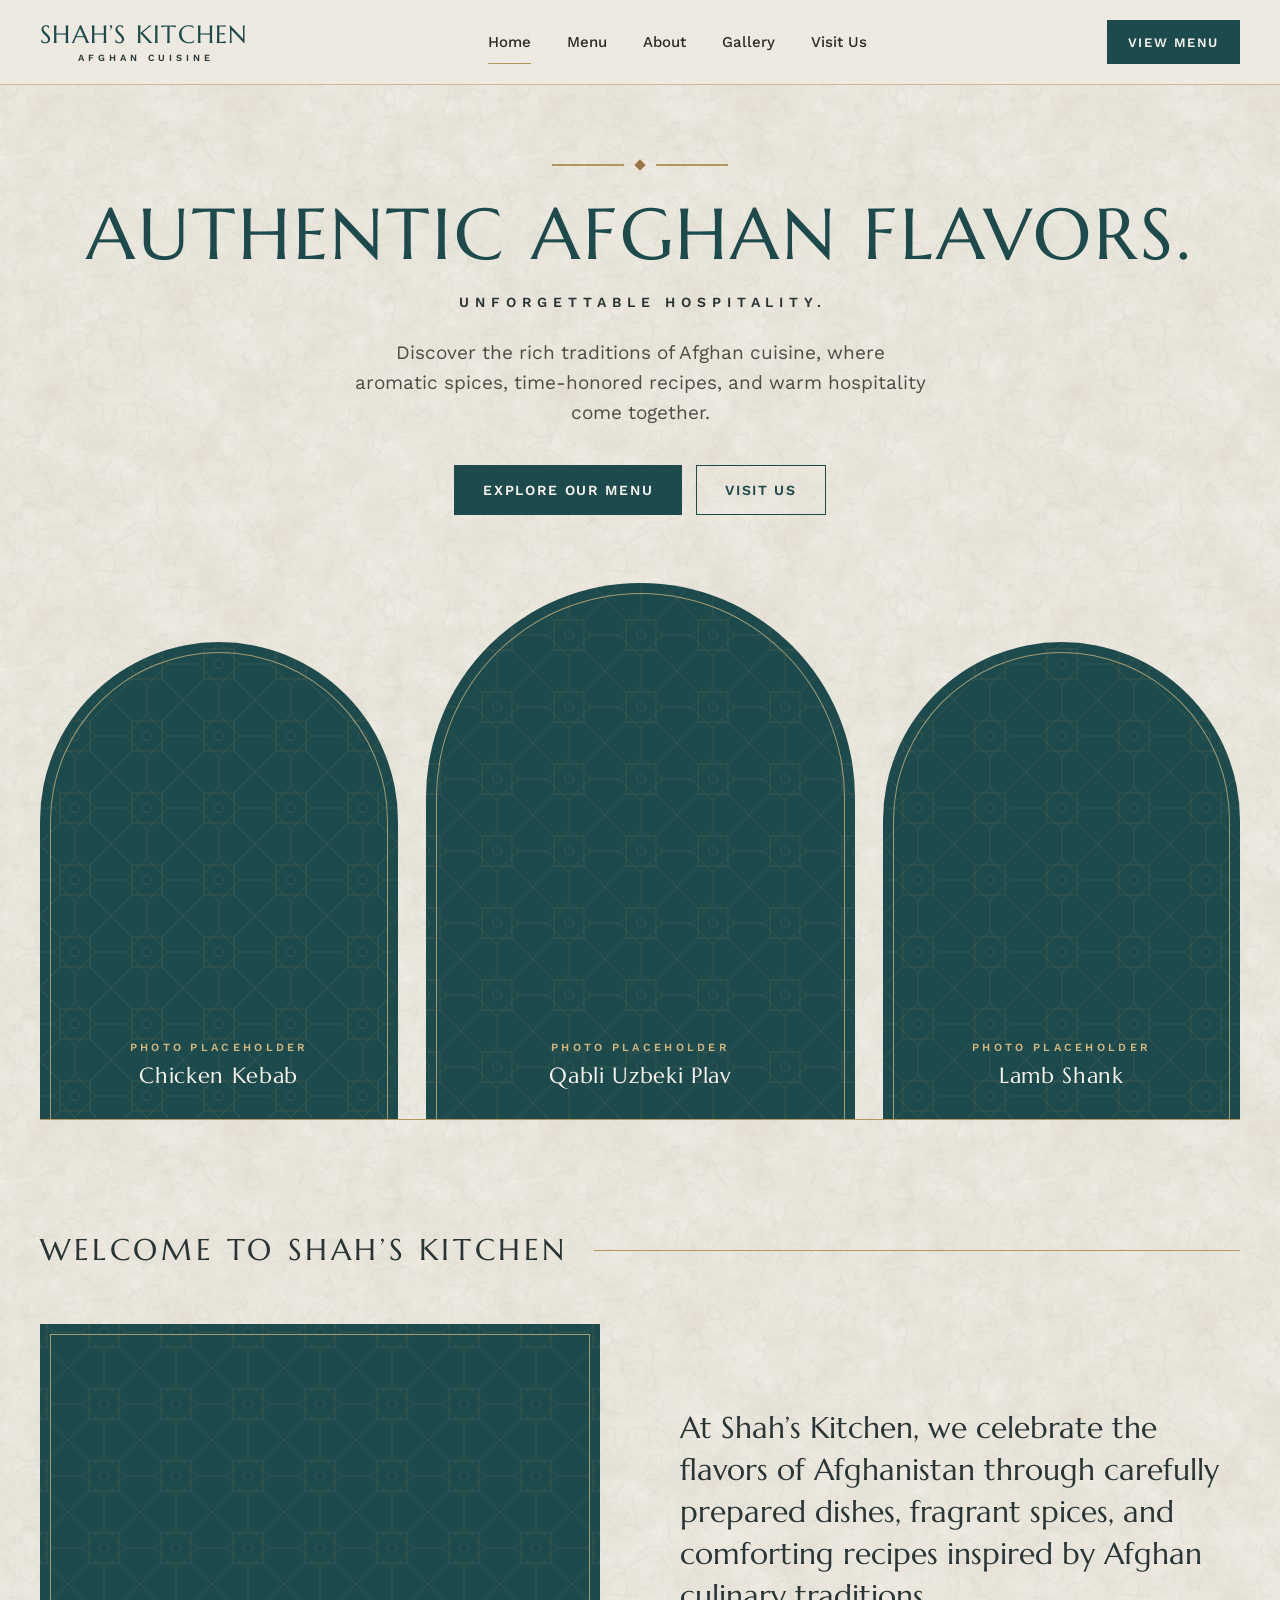
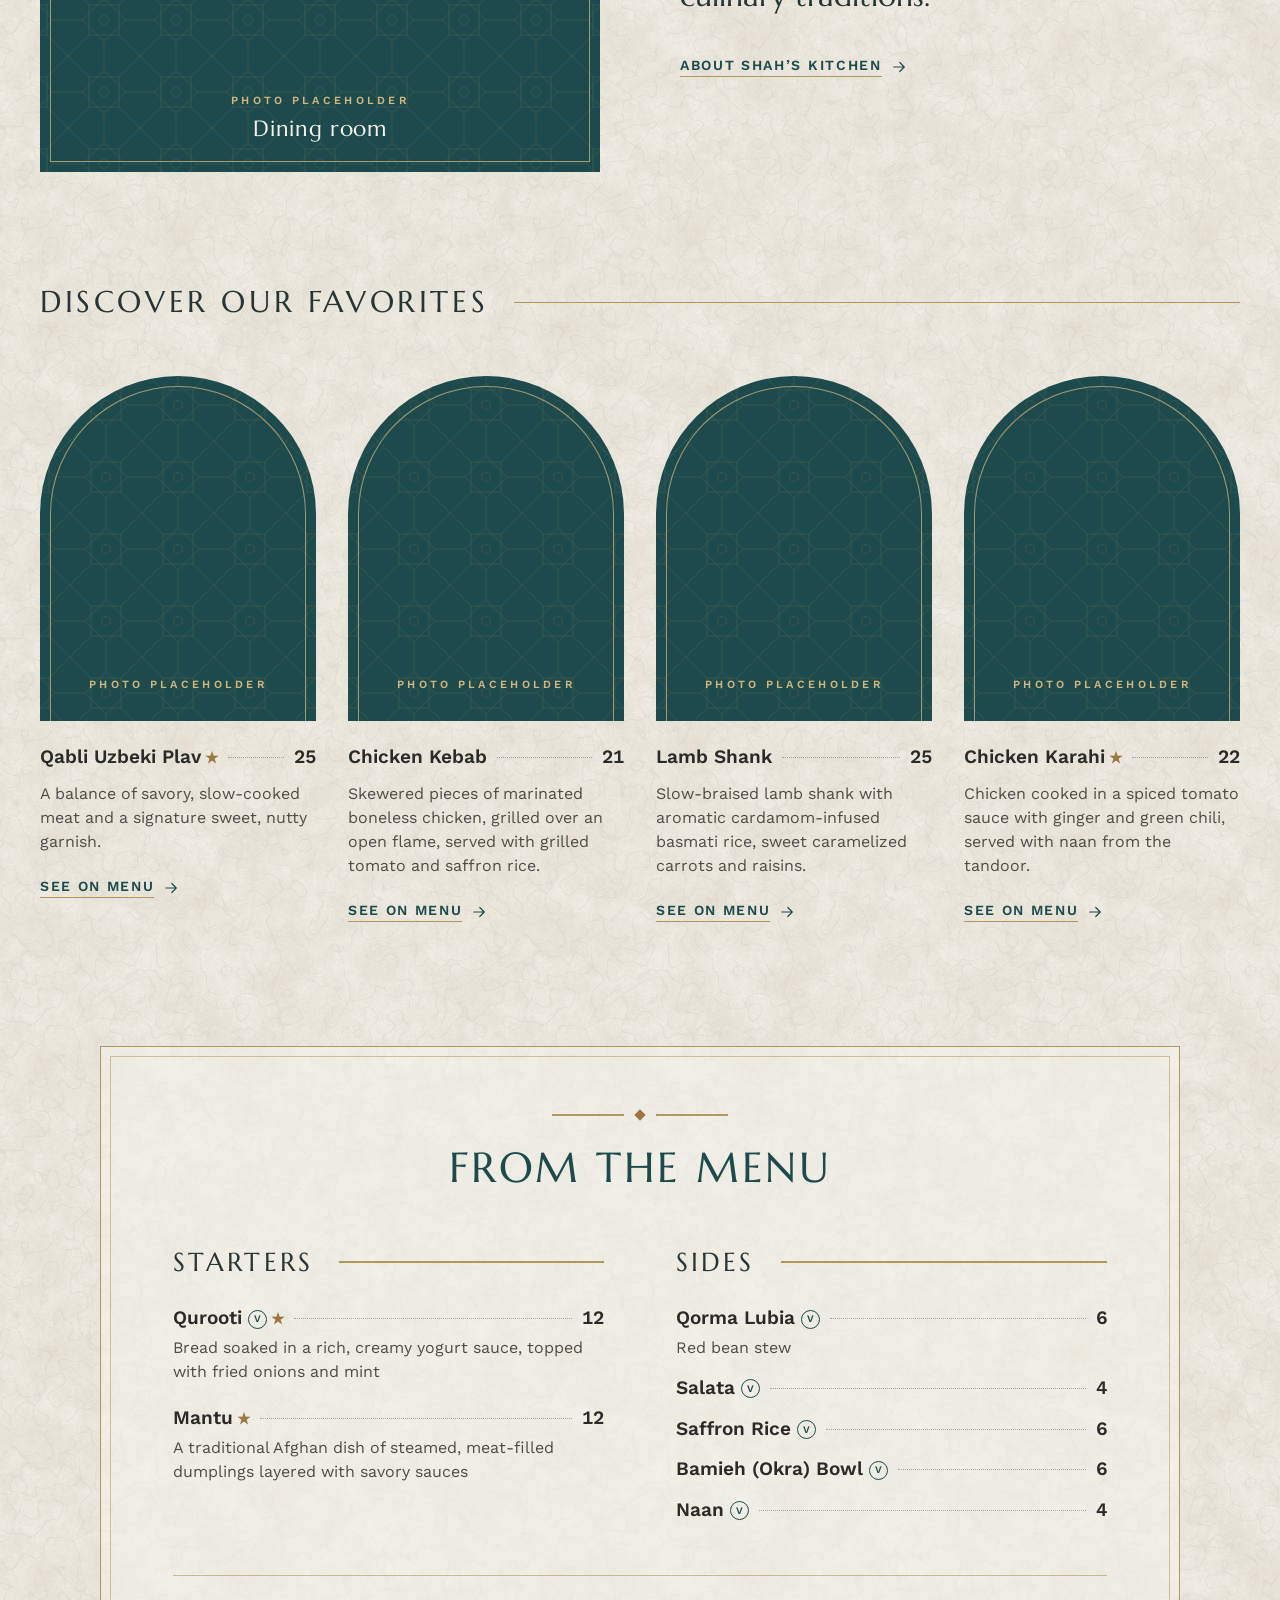
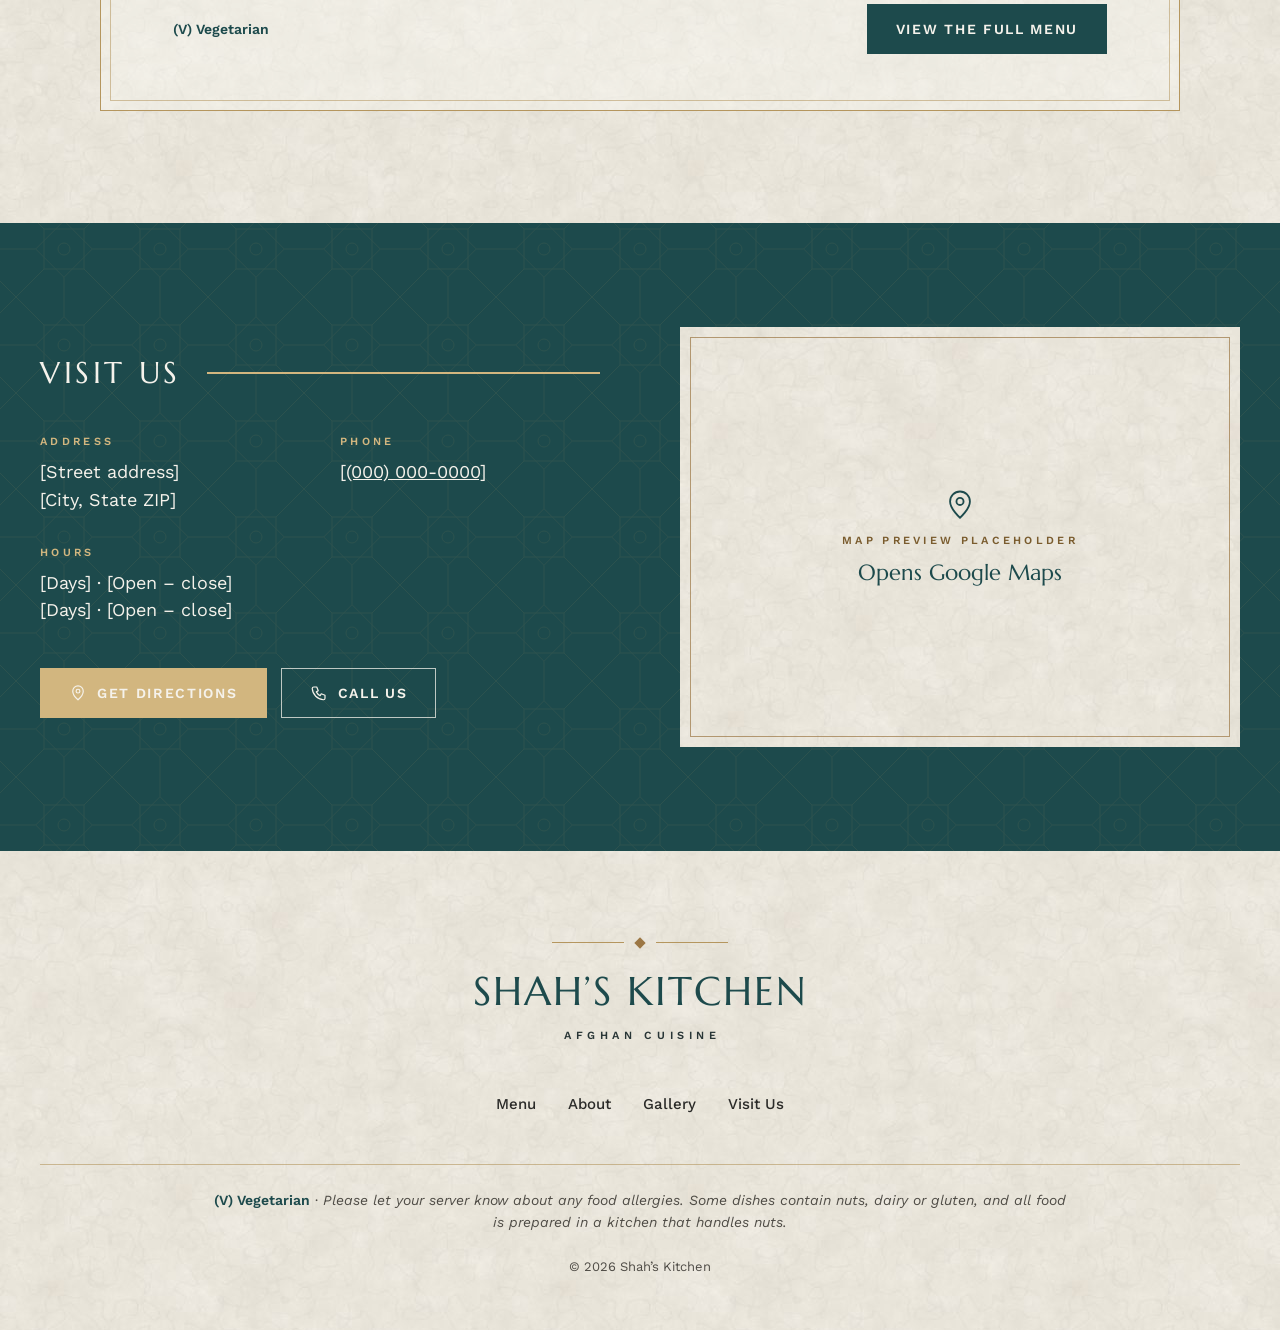
==== index.html @ 7580059a "Static site for GitHub Pages" ====
<!doctype html>
<html lang="en">
<head>
<meta charset="utf-8">
<meta name="viewport" content="width=device-width, initial-scale=1, viewport-fit=cover">
<title>Shah’s Kitchen | Authentic Afghan Restaurant</title>
<meta name="description" content="Discover authentic Afghan cuisine at Shah’s Kitchen. Enjoy Qabli Plav, chicken kebabs, mantu, and more. Explore our menu and plan your visit.">
<link rel="canonical" href="https://muatasimqazi.github.io/shahskitchen/">
<meta property="og:type" content="website">
<meta property="og:site_name" content="Shah’s Kitchen">
<meta property="og:title" content="Shah’s Kitchen | Authentic Afghan Restaurant">
<meta property="og:description" content="Discover authentic Afghan cuisine at Shah’s Kitchen. Enjoy Qabli Plav, chicken kebabs, mantu, and more. Explore our menu and plan your visit.">
<meta property="og:url" content="https://muatasimqazi.github.io/shahskitchen/">
<meta name="twitter:card" content="summary">
<meta name="theme-color" content="#1D4A4C">
<link rel="icon" href="assets/favicon.svg" type="image/svg+xml">
<link rel="preconnect" href="https://fonts.googleapis.com">
<link rel="preconnect" href="https://fonts.gstatic.com" crossorigin>
<link href="https://fonts.googleapis.com/css2?family=Marcellus&family=Work+Sans:ital,wght@0,400;0,500;0,600;1,400;1,500&display=swap" rel="stylesheet">
<link rel="stylesheet" href="styles.css">
<script type="application/ld+json">
{"@context":"https://schema.org","@type":"Restaurant","name":"Shah's Kitchen","servesCuisine":"Afghan","url":"https://muatasimqazi.github.io/shahskitchen/","hasMenu":"https://muatasimqazi.github.io/shahskitchen/menu.html"}
</script>
</head>
<body>
<header class="hdr">
<div class="wrap hdr-in">
<a class="brand" href="index.html" aria-label="Shah’s Kitchen, home">
<span class="brand-wm">SHAH’S KITCHEN</span>
<span class="brand-tag">AFGHAN CUISINE</span>
</a>
<nav class="nav" aria-label="Main"><a href="index.html" aria-current="page">Home</a><a href="menu.html">Menu</a><a href="about.html">About</a><a href="gallery.html">Gallery</a><a href="visit.html">Visit Us</a></nav>
<div class="hdr-actions">
<a class="btn btn-primary btn-sm" href="menu.html">View Menu</a>
<details class="drawer">
<summary aria-label="Open menu"><svg width="24" height="24" viewBox="0 0 24 24" fill="none" stroke="currentColor" stroke-width="1.6" stroke-linecap="round" aria-hidden="true"><path d="M4 7h16M4 12h16M4 17h16"></path></svg></summary>
<nav class="drawer-nav" aria-label="Mobile"><a href="index.html" aria-current="page">Home</a><a href="menu.html">Menu</a><a href="about.html">About</a><a href="gallery.html">Gallery</a><a href="visit.html">Visit Us</a></nav>
</details>
</div>
</div>
</header>
<main>
<section class="hero" aria-labelledby="hero-title">
<div class="wrap hero-in">
<div class="ornament" aria-hidden="true"><i></i><b></b><i></i></div>
<h1 class="h1" id="hero-title">
<span class="h1-main">Authentic Afghan Flavors.</span>
<span class="h1-sub">Unforgettable Hospitality.</span>
</h1>
<p class="lede">Discover the rich traditions of Afghan cuisine, where aromatic spices, time-honored recipes, and warm hospitality come together.</p>
<div class="ctas">
<a class="btn btn-primary" href="menu.html">Explore Our Menu</a>
<a class="btn btn-ghost" href="visit.html">Visit Us</a>
</div>
</div>
<div class="wrap">
<div class="arcade">
<figure class="ph arch side"><span class="arch-line" aria-hidden="true"></span><figcaption class="ph-cap"><span class="ph-k">Photo placeholder</span><span class="ph-n">Chicken Kebab</span></figcaption></figure>
<figure class="ph arch center"><span class="arch-line" aria-hidden="true"></span><figcaption class="ph-cap"><span class="ph-k">Photo placeholder</span><span class="ph-n">Qabli Uzbeki Plav</span></figcaption></figure>
<figure class="ph arch side"><span class="arch-line" aria-hidden="true"></span><figcaption class="ph-cap"><span class="ph-k">Photo placeholder</span><span class="ph-n">Lamb Shank</span></figcaption></figure>
</div>
<div class="ground" aria-hidden="true"></div>
</div>
</section>

<section class="sec" id="about" aria-labelledby="welcome-title">
<div class="wrap">
<div class="sec-head"><h2 id="welcome-title">Welcome to Shah’s Kitchen</h2><span class="rule" aria-hidden="true"></span></div>
<div class="intro">
<figure class="ph" style="aspect-ratio:5 / 4"><span class="rect-line" aria-hidden="true"></span><figcaption class="ph-cap"><span class="ph-k">Photo placeholder</span><span class="ph-n">Dining room</span></figcaption></figure>
<div class="intro-text">
<p class="intro-lead">At Shah’s Kitchen, we celebrate the flavors of Afghanistan through carefully prepared dishes, fragrant spices, and comforting recipes inspired by Afghan culinary traditions.</p>
<a class="tlink" href="about.html"><span>About Shah’s Kitchen</span><svg width="18" height="18" viewBox="0 0 24 24" fill="none" stroke="currentColor" stroke-width="1.6" stroke-linecap="round" stroke-linejoin="round" aria-hidden="true"><path d="M5 12h14M13 6l6 6-6 6"></path></svg></a>
</div>
</div>
</div>
</section>

<section class="sec sec-tight" aria-labelledby="fav-title">
<div class="wrap">
<div class="sec-head"><h2 id="fav-title">Discover Our Favorites</h2><span class="rule" aria-hidden="true"></span></div>
<div class="fav-grid">
<article class="fav">
<figure class="ph arch"><span class="arch-line" aria-hidden="true"></span><figcaption class="ph-cap"><span class="ph-k">Photo placeholder</span></figcaption></figure>
<div class="row"><h3 class="name">Qabli Uzbeki Plav<span class="star" aria-hidden="true">★</span></h3><span class="dots" aria-hidden="true"></span><span class="price"><span class="sr">$</span>25</span></div>
<p class="desc">A balance of savory, slow-cooked meat and a signature sweet, nutty garnish.</p>
<a class="tlink" href="menu.html#mains"><span>See on menu</span><svg width="18" height="18" viewBox="0 0 24 24" fill="none" stroke="currentColor" stroke-width="1.6" stroke-linecap="round" stroke-linejoin="round" aria-hidden="true"><path d="M5 12h14M13 6l6 6-6 6"></path></svg></a>
</article>
<article class="fav">
<figure class="ph arch"><span class="arch-line" aria-hidden="true"></span><figcaption class="ph-cap"><span class="ph-k">Photo placeholder</span></figcaption></figure>
<div class="row"><h3 class="name">Chicken Kebab</h3><span class="dots" aria-hidden="true"></span><span class="price"><span class="sr">$</span>21</span></div>
<p class="desc">Skewered pieces of marinated boneless chicken, grilled over an open flame, served with grilled tomato and saffron rice.</p>
<a class="tlink" href="menu.html#mains"><span>See on menu</span><svg width="18" height="18" viewBox="0 0 24 24" fill="none" stroke="currentColor" stroke-width="1.6" stroke-linecap="round" stroke-linejoin="round" aria-hidden="true"><path d="M5 12h14M13 6l6 6-6 6"></path></svg></a>
</article>
<article class="fav">
<figure class="ph arch"><span class="arch-line" aria-hidden="true"></span><figcaption class="ph-cap"><span class="ph-k">Photo placeholder</span></figcaption></figure>
<div class="row"><h3 class="name">Lamb Shank</h3><span class="dots" aria-hidden="true"></span><span class="price"><span class="sr">$</span>25</span></div>
<p class="desc">Slow-braised lamb shank with aromatic cardamom-infused basmati rice, sweet caramelized carrots and raisins.</p>
<a class="tlink" href="menu.html#mains"><span>See on menu</span><svg width="18" height="18" viewBox="0 0 24 24" fill="none" stroke="currentColor" stroke-width="1.6" stroke-linecap="round" stroke-linejoin="round" aria-hidden="true"><path d="M5 12h14M13 6l6 6-6 6"></path></svg></a>
</article>
<article class="fav">
<figure class="ph arch"><span class="arch-line" aria-hidden="true"></span><figcaption class="ph-cap"><span class="ph-k">Photo placeholder</span></figcaption></figure>
<div class="row"><h3 class="name">Chicken Karahi<span class="star" aria-hidden="true">★</span></h3><span class="dots" aria-hidden="true"></span><span class="price"><span class="sr">$</span>22</span></div>
<p class="desc">Chicken cooked in a spiced tomato sauce with ginger and green chili, served with naan from the tandoor.</p>
<a class="tlink" href="menu.html#mains"><span>See on menu</span><svg width="18" height="18" viewBox="0 0 24 24" fill="none" stroke="currentColor" stroke-width="1.6" stroke-linecap="round" stroke-linejoin="round" aria-hidden="true"><path d="M5 12h14M13 6l6 6-6 6"></path></svg></a>
</article>
</div>
</div>
</section>

<section class="sec sec-tight" aria-labelledby="sheet-title">
<div class="wrap">
<div class="sheet">
<div class="ornament" aria-hidden="true"><i></i><b></b><i></i></div>
<h2 class="sheet-title" id="sheet-title">From the Menu</h2>
<div class="sheet-cols">
<div><div class="sec-head"><h3 class="serif" style="margin:0;font-size:26px;letter-spacing:.12em;text-transform:uppercase;color:var(--head)">Starters</h3><span class="rule" aria-hidden="true"></span></div><div class="items"><div class="item"><div class="row"><h3 class="name">Qurooti<span class="veg" aria-hidden="true">V</span><span class="sr">(vegetarian)</span><span class="star" aria-hidden="true">★</span></h3><span class="dots" aria-hidden="true"></span><span class="price"><span class="sr">$</span>12</span></div><p class="desc">Bread soaked in a rich, creamy yogurt sauce, topped with fried onions and mint</p></div><div class="item"><div class="row"><h3 class="name">Mantu<span class="star" aria-hidden="true">★</span></h3><span class="dots" aria-hidden="true"></span><span class="price"><span class="sr">$</span>12</span></div><p class="desc">A traditional Afghan dish of steamed, meat-filled dumplings layered with savory sauces</p></div></div></div>
<div><div class="sec-head"><h3 class="serif" style="margin:0;font-size:26px;letter-spacing:.12em;text-transform:uppercase;color:var(--head)">Sides</h3><span class="rule" aria-hidden="true"></span></div><div class="items items-tight"><div class="item"><div class="row"><h3 class="name">Qorma Lubia<span class="veg" aria-hidden="true">V</span><span class="sr">(vegetarian)</span></h3><span class="dots" aria-hidden="true"></span><span class="price"><span class="sr">$</span>6</span></div><p class="desc">Red bean stew</p></div><div class="item"><div class="row"><h3 class="name">Salata<span class="veg" aria-hidden="true">V</span><span class="sr">(vegetarian)</span></h3><span class="dots" aria-hidden="true"></span><span class="price"><span class="sr">$</span>4</span></div></div><div class="item"><div class="row"><h3 class="name">Saffron Rice<span class="veg" aria-hidden="true">V</span><span class="sr">(vegetarian)</span></h3><span class="dots" aria-hidden="true"></span><span class="price"><span class="sr">$</span>6</span></div></div><div class="item"><div class="row"><h3 class="name">Bamieh (Okra) Bowl<span class="veg" aria-hidden="true">V</span><span class="sr">(vegetarian)</span></h3><span class="dots" aria-hidden="true"></span><span class="price"><span class="sr">$</span>6</span></div></div><div class="item"><div class="row"><h3 class="name">Naan<span class="veg" aria-hidden="true">V</span><span class="sr">(vegetarian)</span></h3><span class="dots" aria-hidden="true"></span><span class="price"><span class="sr">$</span>4</span></div></div></div></div>
</div>
<div class="sheet-foot">
<p class="legend"><strong>(V) Vegetarian</strong></p>
<a class="btn btn-primary" href="menu.html">View the Full Menu</a>
</div>
</div>
</div>
</section>

<section class="band" id="visit" aria-labelledby="visit-title">
<div class="wrap visit">
<div>
<div class="sec-head"><h2 id="visit-title">Visit Us</h2><span class="rule" aria-hidden="true"></span></div>
<dl class="facts">
<div><dt>Address</dt><dd>[Street address]<br>[City, State ZIP]</dd></div>
<div><dt>Phone</dt><dd id="phone"><a href="tel:">[(000) 000-0000]</a></dd></div>
<div><dt>Hours</dt><dd>[Days] · [Open – close]<br>[Days] · [Open – close]</dd></div>
</dl>
<div class="visit-ctas">
<a class="btn btn-gold" href="https://www.google.com/maps/search/?api=1&query=Shah%27s+Kitchen+Afghan+Cuisine" target="_blank" rel="noopener"><svg width="18" height="18" viewBox="0 0 24 24" fill="none" stroke="currentColor" stroke-width="1.6" stroke-linecap="round" stroke-linejoin="round" aria-hidden="true"><path d="M12 21s-7-6.2-7-11.5a7 7 0 0 1 14 0C19 14.8 12 21 12 21z"></path><circle cx="12" cy="9.5" r="2.5"></circle></svg>Get Directions</a>
<a class="btn btn-light" href="tel:"><svg width="18" height="18" viewBox="0 0 24 24" fill="none" stroke="currentColor" stroke-width="1.6" stroke-linecap="round" stroke-linejoin="round" aria-hidden="true"><path d="M5 4h4l2 5-2.5 1.5a11 11 0 0 0 5 5L15 13l5 2v4a2 2 0 0 1-2 2A16 16 0 0 1 3 6a2 2 0 0 1 2-2"></path></svg>Call Us</a>
</div>
</div>
<a class="map" href="https://www.google.com/maps/search/?api=1&query=Shah%27s+Kitchen+Afghan+Cuisine" target="_blank" rel="noopener" aria-label="Open map in Google Maps">
<span class="rect-line" aria-hidden="true"></span>
<svg width="34" height="34" viewBox="0 0 24 24" fill="none" stroke="currentColor" stroke-width="1.3" stroke-linecap="round" stroke-linejoin="round" aria-hidden="true"><path d="M12 21s-7-6.2-7-11.5a7 7 0 0 1 14 0C19 14.8 12 21 12 21z"></path><circle cx="12" cy="9.5" r="2.5"></circle></svg>
<span class="map-k">Map preview placeholder</span>
<span class="map-n">Opens Google Maps</span>
</a>
</div>
</section>
</main>
<footer class="ftr">
<div class="wrap ftr-in">
<div class="ornament" aria-hidden="true"><i></i><b></b><i></i></div>
<p class="ftr-wm">SHAH’S KITCHEN</p>
<p class="ftr-tag">AFGHAN CUISINE</p>
<nav class="ftr-nav" aria-label="Footer">
<a href="menu.html">Menu</a>
<a href="about.html">About</a>
<a href="gallery.html">Gallery</a>
<a href="visit.html">Visit Us</a>
</nav>
<hr class="ftr-rule">
<p class="ftr-note"><strong>(V) Vegetarian</strong> · <em>Please let your server know about any food allergies. Some dishes contain nuts, dairy or gluten, and all food is prepared in a kitchen that handles nuts.</em></p>
<p class="ftr-copy">© 2026 Shah’s Kitchen</p>
</div>
</footer>
<nav class="actbar" aria-label="Quick actions">
<a href="menu.html"><svg width="18" height="18" viewBox="0 0 24 24" fill="none" stroke="currentColor" stroke-width="1.6" stroke-linecap="round" stroke-linejoin="round" aria-hidden="true"><path d="M8 3v8a3 3 0 0 0 6 0V3M11 11v10M17 3c-2 2-2 6 0 8v10"></path></svg>View Menu</a>
<a href="tel:"><svg width="18" height="18" viewBox="0 0 24 24" fill="none" stroke="currentColor" stroke-width="1.6" stroke-linecap="round" stroke-linejoin="round" aria-hidden="true"><path d="M5 4h4l2 5-2.5 1.5a11 11 0 0 0 5 5L15 13l5 2v4a2 2 0 0 1-2 2A16 16 0 0 1 3 6a2 2 0 0 1 2-2"></path></svg>Call</a>
<a href="https://www.google.com/maps/search/?api=1&query=Shah%27s+Kitchen+Afghan+Cuisine" target="_blank" rel="noopener"><svg width="18" height="18" viewBox="0 0 24 24" fill="none" stroke="currentColor" stroke-width="1.6" stroke-linecap="round" stroke-linejoin="round" aria-hidden="true"><path d="M12 21s-7-6.2-7-11.5a7 7 0 0 1 14 0C19 14.8 12 21 12 21z"></path><circle cx="12" cy="9.5" r="2.5"></circle></svg>Directions</a>
</nav>
</body>
</html>
---- styles.css ----
:root{--ink:#1D4A4C;--ink-deep:#123334;--head:#283536;--text:#2A2A28;--muted:#4F4C46;--gold:#B5965E;--gold-deep:#9C7744;--gold-light:#D2B67F;--ivory:#F5F2EB}
*{box-sizing:border-box}
html{scroll-behavior:smooth;scroll-padding-top:84px}
body{margin:0;font-family:'Work Sans','Helvetica Neue',Arial,sans-serif;color:var(--text);background:#EEEAE1 url(assets/paper.jpg) repeat;-webkit-font-smoothing:antialiased}
a{color:var(--ink)}a:hover{color:var(--ink-deep)}
:focus-visible{outline:2px solid var(--gold-deep);outline-offset:3px}
img{max-width:100%;display:block}
.serif{font-family:'Marcellus','Optima','Candara',Georgia,serif;font-weight:400}
.wrap{max-width:1280px;margin:0 auto;padding:0 40px}
.sr{position:absolute;width:1px;height:1px;overflow:hidden;clip:rect(0 0 0 0);white-space:nowrap}
@media (prefers-reduced-motion:reduce){html{scroll-behavior:auto}}

.ornament{display:flex;align-items:center;justify-content:center;gap:12px}
.ornament i{display:block;width:72px;height:1.5px;background:var(--gold)}
.ornament b{display:block;width:8px;height:8px;background:var(--gold-deep);transform:rotate(45deg)}

/* header */
.hdr{position:sticky;top:0;z-index:20;border-bottom:1px solid rgba(181,150,94,.6);background:rgba(238,234,225,.96);backdrop-filter:blur(6px)}
.hdr-in{display:flex;align-items:center;justify-content:space-between;gap:24px;min-height:84px}
.brand{display:flex;flex-direction:column;align-items:center;gap:6px;text-decoration:none}
.brand-wm{font-family:'Marcellus','Optima',Georgia,serif;font-size:25px;letter-spacing:.05em;color:var(--ink);line-height:1}
.brand-tag{font-size:9.5px;font-weight:600;letter-spacing:.42em;padding-left:.42em;color:var(--head);line-height:1}
.nav{display:flex;align-items:center;gap:36px}
.nav a{font-size:15px;font-weight:500;color:var(--text);text-decoration:none;padding:12px 0;border-bottom:1.5px solid transparent}
.nav a:hover,.nav a[aria-current]{border-bottom-color:var(--gold)}
.hdr-actions{display:flex;align-items:center;gap:8px}
.drawer{display:none}
.drawer summary{list-style:none;display:inline-flex;align-items:center;justify-content:center;width:44px;height:44px;color:var(--ink);cursor:pointer}
.drawer summary::-webkit-details-marker{display:none}
.drawer-nav{position:absolute;left:0;right:0;top:100%;display:flex;flex-direction:column;background:#EEEAE1;border-bottom:1px solid rgba(181,150,94,.6)}
.drawer-nav a{display:flex;align-items:center;min-height:52px;padding:0 20px;font-size:17px;font-weight:500;color:var(--text);text-decoration:none;border-top:1px solid rgba(181,150,94,.3)}
.drawer-nav a[aria-current]{color:var(--ink);font-weight:600}

/* buttons */
.btn{display:inline-flex;align-items:center;justify-content:center;gap:10px;min-height:50px;padding:0 28px;font-family:'Work Sans',sans-serif;font-size:14px;font-weight:600;letter-spacing:.12em;text-transform:uppercase;text-decoration:none;border:1.5px solid var(--ink);line-height:1;cursor:pointer}
.btn-primary{background:var(--ink);color:var(--ivory)}
.btn-primary:hover{background:var(--ink-deep);border-color:var(--ink-deep);color:var(--ivory)}
.btn-ghost{background:transparent;color:var(--ink)}
.btn-ghost:hover{background:rgba(29,74,76,.07);color:var(--ink)}
.btn-sm{min-height:44px;padding:0 20px;font-size:13px}
.btn-gold{background:var(--gold-light);border-color:var(--gold-light);color:#132F30}
.btn-gold:hover{background:#DEC690;border-color:#DEC690;color:#132F30}
.btn-light{background:transparent;border-color:rgba(245,242,235,.75);color:var(--ivory)}
.btn-light:hover{background:rgba(245,242,235,.1);color:var(--ivory)}
.tlink{display:inline-flex;align-items:center;gap:8px;min-height:44px;font-size:14px;font-weight:600;letter-spacing:.12em;text-transform:uppercase;color:var(--ink);text-decoration:none}
.tlink span{border-bottom:1.5px solid var(--gold);padding-bottom:3px}
.tlink:hover span{border-bottom-color:var(--ink)}

/* hero */
.hero-in{display:flex;flex-direction:column;align-items:center;text-align:center;gap:28px;padding-top:76px}
.h1{margin:0;display:flex;flex-direction:column;align-items:center;gap:22px}
.h1-main{font-family:'Marcellus','Optima',Georgia,serif;font-weight:400;font-size:clamp(38px,5.6vw,80px);line-height:1.04;letter-spacing:.04em;text-transform:uppercase;color:var(--ink);text-wrap:balance}
.h1-sub{font-family:'Work Sans',sans-serif;font-size:14px;font-weight:600;letter-spacing:.42em;padding-left:.42em;text-transform:uppercase;color:var(--head)}
.lede{margin:0;max-width:620px;font-size:19px;line-height:1.6;color:var(--muted);text-wrap:pretty}
.ctas{display:flex;flex-wrap:wrap;justify-content:center;gap:14px;margin-top:8px}

.arcade{display:grid;grid-template-columns:1fr 1.2fr 1fr;gap:28px;align-items:end;margin-top:68px}
.ph{position:relative;overflow:hidden;margin:0;background:var(--ink);color:var(--ivory)}
.ph::before{content:'';position:absolute;inset:0;background:url(assets/pattern.svg) center/72px repeat;opacity:.22}
.ph img{position:absolute;inset:0;width:100%;height:100%;object-fit:cover}
.arch{border-radius:999px 999px 0 0}
.arch-line{position:absolute;inset:10px 10px 0 10px;border:1px solid rgba(210,182,127,.75);border-bottom:0;border-radius:999px 999px 0 0;pointer-events:none}
.rect-line{position:absolute;inset:10px;border:1px solid rgba(210,182,127,.75);pointer-events:none}
.ph-cap{position:absolute;left:0;right:0;bottom:30px;display:flex;flex-direction:column;align-items:center;gap:8px;padding:0 20px;text-align:center}
.ph-k{font-size:11px;font-weight:600;letter-spacing:.3em;text-transform:uppercase;color:var(--gold-light)}
.ph-n{font-family:'Marcellus','Optima',Georgia,serif;font-size:22px;letter-spacing:.03em;color:var(--ivory)}
.side{aspect-ratio:3 / 4}
.center{aspect-ratio:4 / 5}
.ground{height:1.5px;background:var(--gold)}

/* page title (inner pages) */
.page-head{display:flex;flex-direction:column;align-items:center;text-align:center;gap:18px;padding:64px 0 0}
.page-head h1{margin:0;font-family:'Marcellus','Optima',Georgia,serif;font-weight:400;font-size:clamp(34px,4.4vw,56px);line-height:1.08;letter-spacing:.06em;text-transform:uppercase;color:var(--ink);text-wrap:balance}
.page-head .lede{font-size:18px}

/* sections */
.sec{padding:112px 0}
.sec-tight{padding-top:0}
.sec-head{display:flex;align-items:center;gap:26px}
.sec-head h2{margin:0;font-family:'Marcellus','Optima',Georgia,serif;font-weight:400;font-size:30px;line-height:1.2;letter-spacing:.12em;text-transform:uppercase;color:var(--head)}
.sec-head .rule{flex:1;min-width:40px;height:1.5px;background:var(--gold)}

.intro{display:grid;grid-template-columns:repeat(auto-fit,minmax(min(440px,100%),1fr));gap:56px 80px;align-items:center;margin-top:56px}
.intro-lead{margin:0;font-family:'Marcellus','Optima',Georgia,serif;font-size:30px;line-height:1.4;color:var(--head);text-wrap:pretty}
.intro-text{display:flex;flex-direction:column;align-items:flex-start;gap:28px}
.prose{max-width:720px;margin-top:32px}
.prose p{margin:0 0 20px;font-size:18px;line-height:1.65;color:var(--muted)}
.prose .placeholder{padding:20px 24px;border:1px dashed var(--gold);color:var(--gold-deep);font-size:15px}

.fav-grid{display:grid;grid-template-columns:repeat(auto-fit,minmax(min(250px,100%),1fr));gap:48px 32px;margin-top:56px}
.fav{display:flex;flex-direction:column;gap:12px}
.fav .ph{aspect-ratio:4 / 5;margin-bottom:12px}

.row{display:flex;align-items:baseline;gap:10px}
.name{margin:0;font-size:19px;font-weight:600;line-height:1.3;color:var(--text)}
.dots{flex:1;min-width:20px;border-bottom:1.5px dotted rgba(42,42,40,.38);transform:translateY(-5px)}
.price{font-size:19px;font-weight:600;font-variant-numeric:tabular-nums;color:var(--text)}
.desc{margin:0;font-size:16px;line-height:1.5;color:var(--muted)}
.star{color:var(--gold-deep);font-size:15px;margin-left:4px}
.veg{display:inline-flex;align-items:center;justify-content:center;width:19px;height:19px;margin-left:6px;border:1.3px solid var(--ink);border-radius:50%;font-size:10px;font-weight:600;line-height:1;color:var(--ink);vertical-align:2px}

/* menu sheet */
.sheet{max-width:1080px;margin:0 auto;padding:64px 72px 56px;border:1px solid var(--gold);outline:1px solid rgba(181,150,94,.55);outline-offset:-11px;background:rgba(250,248,243,.35)}
.sheet-title{margin:22px 0 0;font-family:'Marcellus','Optima',Georgia,serif;font-weight:400;font-size:42px;letter-spacing:.06em;text-transform:uppercase;color:var(--ink);text-align:center}
.sheet-cols{display:grid;grid-template-columns:repeat(auto-fit,minmax(min(360px,100%),1fr));gap:56px 72px;margin-top:52px}
.sheet .sec-head h2{font-size:26px}
.sheet-sub{margin:28px 0 -12px;font-size:12px;font-weight:600;letter-spacing:.3em;text-transform:uppercase;color:var(--gold-deep)}
.items{display:flex;flex-direction:column;gap:22px;margin-top:28px}
.items-tight{gap:16px}
.item{display:flex;flex-direction:column;gap:5px}
.sheet-foot{display:flex;flex-wrap:wrap;align-items:center;justify-content:space-between;gap:20px;margin-top:52px;padding-top:28px;border-top:1px solid rgba(181,150,94,.6)}
.legend{margin:0;font-size:14px;color:var(--muted)}
.legend strong{color:var(--ink);font-weight:600}
.cat-nav{position:sticky;top:84px;z-index:10;display:flex;gap:8px;overflow-x:auto;padding:12px 0;margin:40px 0 8px;background:rgba(238,234,225,.96);scrollbar-width:none}
.cat-nav::-webkit-scrollbar{display:none}
.cat-nav a{flex:none;display:inline-flex;align-items:center;min-height:44px;padding:0 18px;font-size:13px;font-weight:600;letter-spacing:.12em;text-transform:uppercase;color:var(--ink);text-decoration:none;border:1.5px solid rgba(29,74,76,.35)}
.cat-nav a:hover{border-color:var(--ink)}
.menu-cat{scroll-margin-top:160px}

/* gallery */
.gallery{display:grid;grid-template-columns:repeat(auto-fill,minmax(min(280px,100%),1fr));gap:24px;margin-top:56px}
.gallery .ph{aspect-ratio:4 / 5}
.gallery .wide{grid-column:span 2;aspect-ratio:8 / 5}

/* visit band */
.band{position:relative;overflow:hidden;background:var(--ink);color:var(--ivory);padding:104px 0}
.band::before{content:'';position:absolute;inset:0;background:url(assets/pattern.svg) center/96px repeat;opacity:.1}
.band .wrap{position:relative}
.visit{display:grid;grid-template-columns:repeat(auto-fit,minmax(min(460px,100%),1fr));gap:56px 80px;align-items:center}
.band .sec-head h2{color:var(--ivory)}
.band .sec-head .rule{background:var(--gold-light)}
.band a{color:var(--ivory)}
.facts{display:grid;grid-template-columns:repeat(auto-fit,minmax(min(220px,100%),1fr));gap:32px 40px;margin:44px 0 0}
.facts dt{font-size:11px;font-weight:600;letter-spacing:.3em;text-transform:uppercase;color:var(--gold-light)}
.facts dd{margin:10px 0 0;font-size:18px;line-height:1.55;color:var(--ivory)}
.visit-ctas{display:flex;flex-wrap:wrap;gap:14px;margin-top:44px}
.map{position:relative;margin:0;aspect-ratio:4 / 3;background:#EEEAE1 url(assets/paper.jpg) repeat;display:flex;flex-direction:column;align-items:center;justify-content:center;gap:12px;color:var(--ink);text-align:center;text-decoration:none}
.band a.map{color:var(--ink)}
.map .rect-line{border-color:rgba(156,119,68,.7)}
.map-k{font-size:11px;font-weight:600;letter-spacing:.3em;text-transform:uppercase;color:#7A5C2E}
.map-n{font-family:'Marcellus','Optima',Georgia,serif;font-size:22px;color:var(--ink)}

/* footer */
.ftr{padding:88px 0 56px}
.ftr-in{display:flex;flex-direction:column;align-items:center;text-align:center;gap:18px}
.ftr-wm{margin:6px 0 0;font-family:'Marcellus','Optima',Georgia,serif;font-size:40px;letter-spacing:.05em;color:var(--ink);line-height:1}
.ftr-tag{margin:0;font-size:11px;font-weight:600;letter-spacing:.42em;padding-left:.42em;color:var(--head)}
.ftr-nav{display:flex;flex-wrap:wrap;justify-content:center;gap:4px 32px;margin-top:22px}
.ftr-nav a{display:inline-flex;align-items:center;min-height:44px;font-size:15px;font-weight:500;color:var(--text);text-decoration:none}
.ftr-nav a:hover{color:var(--ink)}
.ftr-rule{width:100%;height:1px;border:0;margin:20px 0 6px;background:rgba(181,150,94,.6)}
.ftr-note{margin:0;max-width:860px;font-size:14px;line-height:1.6;color:var(--muted)}
.ftr-note strong{color:var(--ink);font-weight:600}
.ftr-copy{margin:8px 0 0;font-size:13px;color:var(--muted)}

/* sticky mobile action bar */
.actbar{display:none}

@media (max-width:860px){
.wrap{padding:0 20px}
html{scroll-padding-top:64px}
.nav{display:none}
.drawer{display:block}
.hdr-in{min-height:64px}
.brand-wm{font-size:19px}
.brand-tag{font-size:8px}
.hero-in{padding-top:44px;gap:22px}
.h1-sub{font-size:11px;letter-spacing:.32em;padding-left:.32em}
.lede{font-size:17px}
.ctas{flex-direction:column;align-self:stretch}
.arcade{grid-template-columns:1fr;margin-top:44px}
.arcade .side{display:none}
.sec{padding:72px 0}
.sec-head{gap:16px}
.sec-head h2{font-size:22px;letter-spacing:.1em}
.intro-lead{font-size:24px}
.sheet{padding:40px 22px 32px;outline-offset:-8px}
.sheet-title{font-size:30px}
.cat-nav{top:64px}
.menu-cat{scroll-margin-top:140px}
.gallery .wide{grid-column:auto;aspect-ratio:4 / 5}
.band{padding:72px 0}
.ftr-wm{font-size:30px}
.ftr{padding-bottom:calc(56px + 64px + env(safe-area-inset-bottom))}
.actbar{position:fixed;left:0;right:0;bottom:0;z-index:20;display:grid;grid-template-columns:repeat(3,1fr);background:var(--ink);border-top:1px solid rgba(210,182,127,.5);padding-bottom:env(safe-area-inset-bottom)}
.actbar a{display:flex;flex-direction:column;align-items:center;justify-content:center;gap:4px;min-height:64px;font-size:11px;font-weight:600;letter-spacing:.14em;text-transform:uppercase;color:var(--ivory);text-decoration:none}
.actbar a+a{border-left:1px solid rgba(245,242,235,.15)}
}
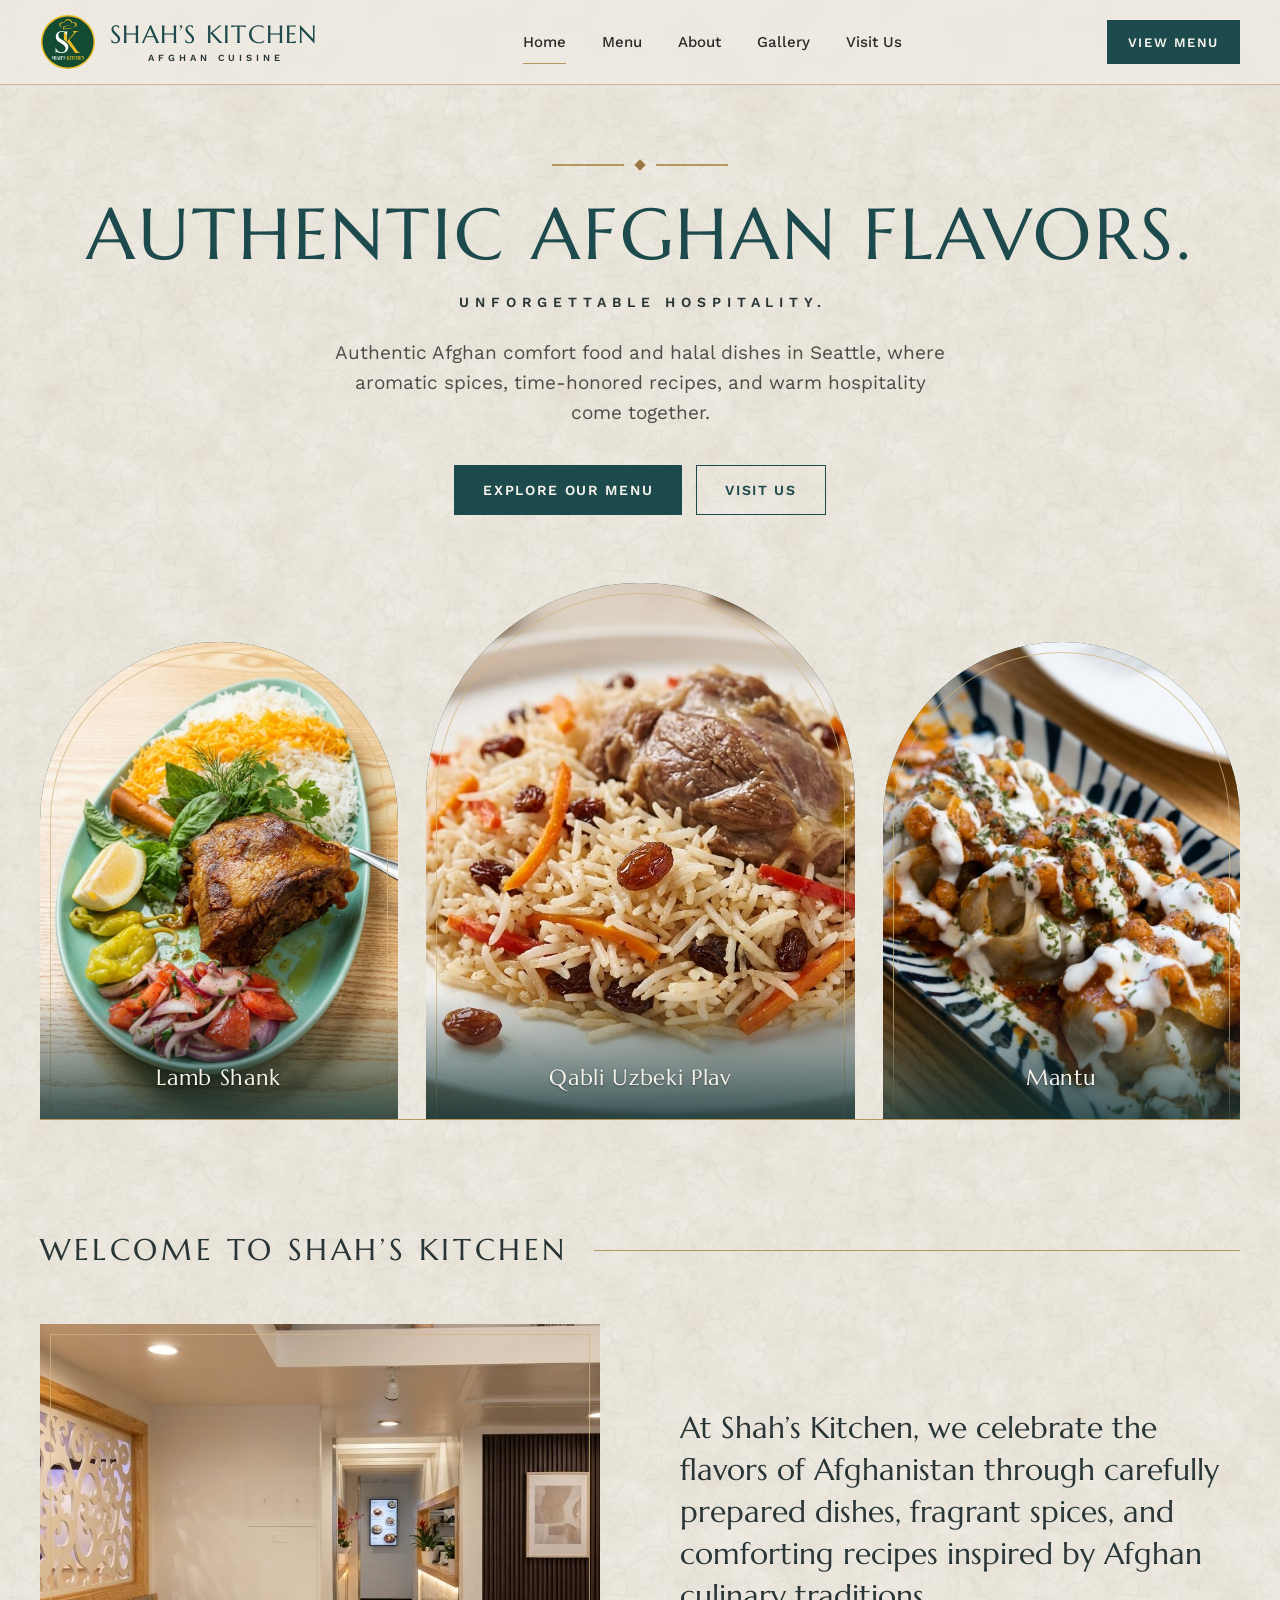
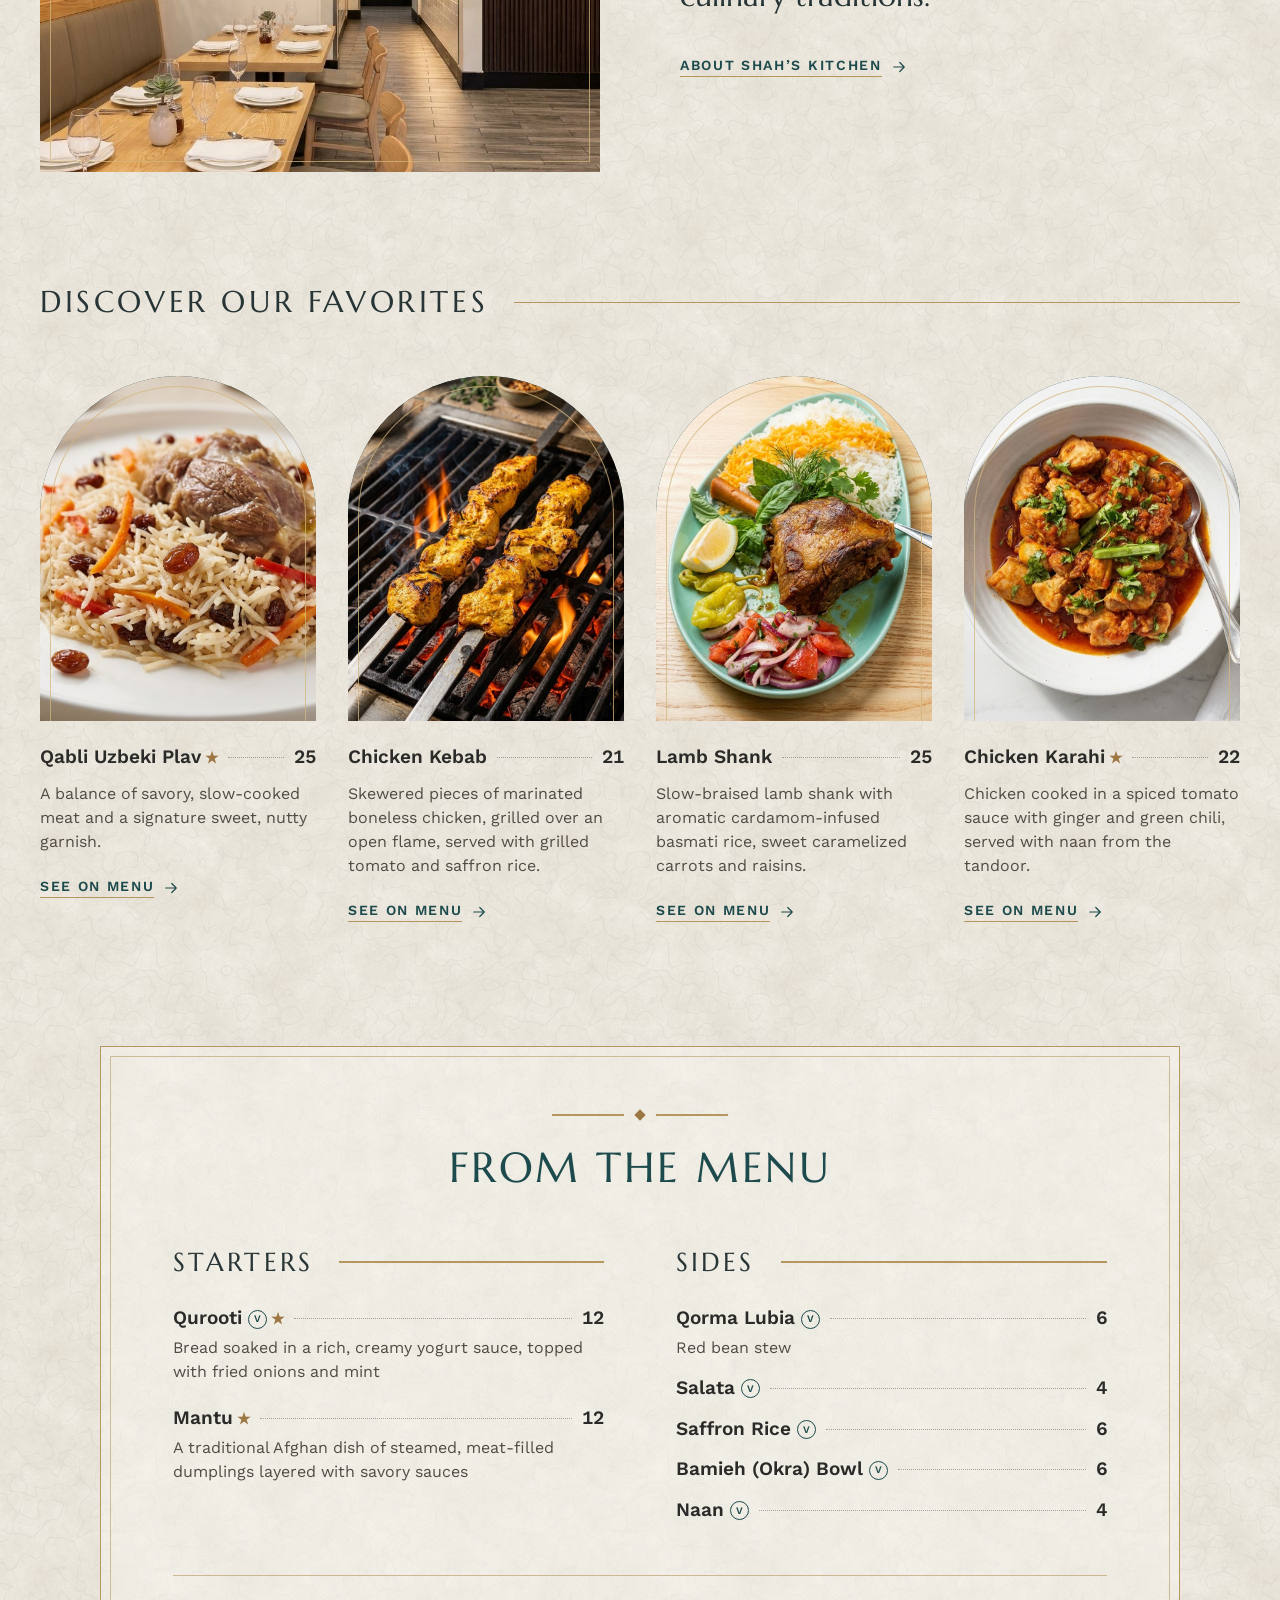
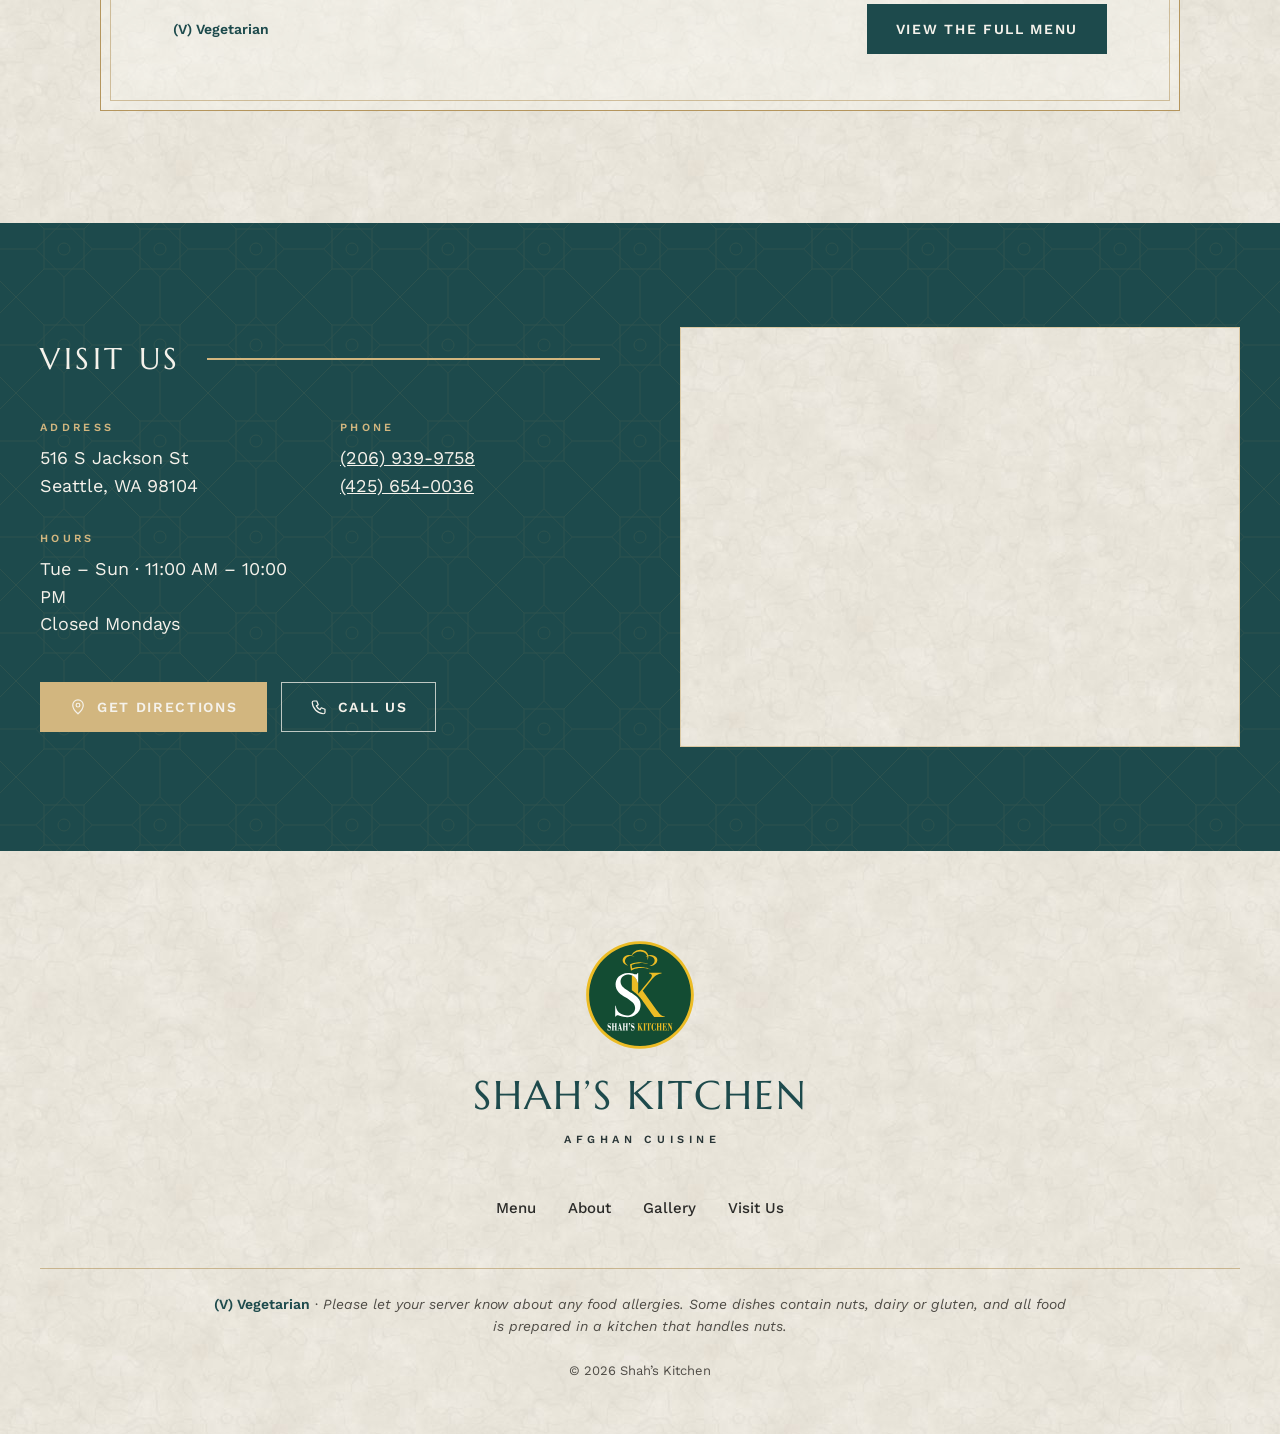
==== commit 3971e39c: "Add business details, logo, photos and embedded map - Address, phones, hours for 516 S Jackson St, S" ====
--- a/index.html
+++ b/index.html
@@ -3,31 +3,36 @@
 <head>
 <meta charset="utf-8">
 <meta name="viewport" content="width=device-width, initial-scale=1, viewport-fit=cover">
-<title>Shah’s Kitchen | Authentic Afghan Restaurant</title>
-<meta name="description" content="Discover authentic Afghan cuisine at Shah’s Kitchen. Enjoy Qabli Plav, chicken kebabs, mantu, and more. Explore our menu and plan your visit.">
-<link rel="canonical" href="https://muatasimqazi.github.io/shahskitchen/">
+<title>Shah’s Kitchen | Authentic Afghan Restaurant in Seattle</title>
+<meta name="description" content="Authentic Afghan comfort food and halal dishes in Seattle’s Chinatown–International District. Qabli Uzbeki Plav, kebabs, lamb shank, chicken karahi and mantu. Explore our menu and plan your visit.">
+<link rel="canonical" href="https://shahskitchen.com/">
 <meta property="og:type" content="website">
 <meta property="og:site_name" content="Shah’s Kitchen">
-<meta property="og:title" content="Shah’s Kitchen | Authentic Afghan Restaurant">
-<meta property="og:description" content="Discover authentic Afghan cuisine at Shah’s Kitchen. Enjoy Qabli Plav, chicken kebabs, mantu, and more. Explore our menu and plan your visit.">
-<meta property="og:url" content="https://muatasimqazi.github.io/shahskitchen/">
-<meta name="twitter:card" content="summary">
+<meta property="og:title" content="Shah’s Kitchen | Authentic Afghan Restaurant in Seattle">
+<meta property="og:description" content="Authentic Afghan comfort food and halal dishes in Seattle’s Chinatown–International District. Qabli Uzbeki Plav, kebabs, lamb shank, chicken karahi and mantu. Explore our menu and plan your visit.">
+<meta property="og:url" content="https://shahskitchen.com/">
 <meta name="theme-color" content="#1D4A4C">
-<link rel="icon" href="assets/favicon.svg" type="image/svg+xml">
+<link rel="icon" href="assets/logo.svg" type="image/svg+xml">
+<link rel="icon" href="assets/favicon-32.png" sizes="32x32" type="image/png">
+<link rel="apple-touch-icon" href="assets/apple-touch-icon.png">
+<meta property="og:image" content="https://shahskitchen.com/assets/images/qabli-uzbeki-plav.jpg">
+<meta property="og:image:width" content="1195">
+<meta property="og:image:height" content="896">
+<meta name="twitter:card" content="summary_large_image">
 <link rel="preconnect" href="https://fonts.googleapis.com">
 <link rel="preconnect" href="https://fonts.gstatic.com" crossorigin>
 <link href="https://fonts.googleapis.com/css2?family=Marcellus&family=Work+Sans:ital,wght@0,400;0,500;0,600;1,400;1,500&display=swap" rel="stylesheet">
 <link rel="stylesheet" href="styles.css">
 <script type="application/ld+json">
-{"@context":"https://schema.org","@type":"Restaurant","name":"Shah's Kitchen","servesCuisine":"Afghan","url":"https://muatasimqazi.github.io/shahskitchen/","hasMenu":"https://muatasimqazi.github.io/shahskitchen/menu.html"}
+{"@context":"https://schema.org","@type":"Restaurant","name":"Shah's Kitchen","servesCuisine":"Afghan","url":"https://shahskitchen.com/","logo":"https://shahskitchen.com/assets/logo.png","image":"https://shahskitchen.com/assets/images/qabli-uzbeki-plav.jpg","hasMenu":"https://shahskitchen.com/menu.html","telephone":"+1-206-939-9758","address":{"@type":"PostalAddress","streetAddress":"516 S Jackson St","addressLocality":"Seattle","addressRegion":"WA","postalCode":"98104","addressCountry":"US"},"openingHoursSpecification":[{"@type":"OpeningHoursSpecification","dayOfWeek":["Tuesday","Wednesday","Thursday","Friday","Saturday","Sunday"],"opens":"11:00","closes":"22:00"}]}
 </script>
 </head>
 <body>
 <header class="hdr">
 <div class="wrap hdr-in">
 <a class="brand" href="index.html" aria-label="Shah’s Kitchen, home">
-<span class="brand-wm">SHAH’S KITCHEN</span>
-<span class="brand-tag">AFGHAN CUISINE</span>
+<img class="brand-logo" src="assets/logo.svg" alt="" width="56" height="56">
+<span class="brand-text"><span class="brand-wm">SHAH’S KITCHEN</span><span class="brand-tag">AFGHAN CUISINE</span></span>
 </a>
 <nav class="nav" aria-label="Main"><a href="index.html" aria-current="page">Home</a><a href="menu.html">Menu</a><a href="about.html">About</a><a href="gallery.html">Gallery</a><a href="visit.html">Visit Us</a></nav>
 <div class="hdr-actions">
@@ -47,7 +52,7 @@
 <span class="h1-main">Authentic Afghan Flavors.</span>
 <span class="h1-sub">Unforgettable Hospitality.</span>
 </h1>
-<p class="lede">Discover the rich traditions of Afghan cuisine, where aromatic spices, time-honored recipes, and warm hospitality come together.</p>
+<p class="lede">Authentic Afghan comfort food and halal dishes in Seattle, where aromatic spices, time-honored recipes, and warm hospitality come together.</p>
 <div class="ctas">
 <a class="btn btn-primary" href="menu.html">Explore Our Menu</a>
 <a class="btn btn-ghost" href="visit.html">Visit Us</a>
@@ -55,9 +60,9 @@
 </div>
 <div class="wrap">
 <div class="arcade">
-<figure class="ph arch side"><span class="arch-line" aria-hidden="true"></span><figcaption class="ph-cap"><span class="ph-k">Photo placeholder</span><span class="ph-n">Chicken Kebab</span></figcaption></figure>
-<figure class="ph arch center"><span class="arch-line" aria-hidden="true"></span><figcaption class="ph-cap"><span class="ph-k">Photo placeholder</span><span class="ph-n">Qabli Uzbeki Plav</span></figcaption></figure>
-<figure class="ph arch side"><span class="arch-line" aria-hidden="true"></span><figcaption class="ph-cap"><span class="ph-k">Photo placeholder</span><span class="ph-n">Lamb Shank</span></figcaption></figure>
+<figure class="ph arch side has-img"><img src="assets/images/lamb-shank.jpg" alt="Braised lamb shank on saffron rice with grilled tomato, peppers and salad" loading="lazy"><span class="arch-line" aria-hidden="true"></span><figcaption class="ph-cap"><span class="ph-n">Lamb Shank</span></figcaption></figure>
+<figure class="ph arch center has-img"><img src="assets/images/qabli-uzbeki-plav.jpg" alt="Qabli Uzbeki Plav: lamb over basmati rice with carrots and raisins" fetchpriority="high"><span class="arch-line" aria-hidden="true"></span><figcaption class="ph-cap"><span class="ph-n">Qabli Uzbeki Plav</span></figcaption></figure>
+<figure class="ph arch side has-img"><img src="assets/images/mantu.jpg" alt="Mantu dumplings topped with yogurt and tomato sauce" loading="lazy"><span class="arch-line" aria-hidden="true"></span><figcaption class="ph-cap"><span class="ph-n">Mantu</span></figcaption></figure>
 </div>
 <div class="ground" aria-hidden="true"></div>
 </div>
@@ -67,7 +72,7 @@
 <div class="wrap">
 <div class="sec-head"><h2 id="welcome-title">Welcome to Shah’s Kitchen</h2><span class="rule" aria-hidden="true"></span></div>
 <div class="intro">
-<figure class="ph" style="aspect-ratio:5 / 4"><span class="rect-line" aria-hidden="true"></span><figcaption class="ph-cap"><span class="ph-k">Photo placeholder</span><span class="ph-n">Dining room</span></figcaption></figure>
+<figure class="ph has-img" style="aspect-ratio:5 / 4"><img src="assets/images/dining-hall.jpg" alt="The dining room at Shah’s Kitchen" loading="lazy"><span class="rect-line" aria-hidden="true"></span></figure>
 <div class="intro-text">
 <p class="intro-lead">At Shah’s Kitchen, we celebrate the flavors of Afghanistan through carefully prepared dishes, fragrant spices, and comforting recipes inspired by Afghan culinary traditions.</p>
 <a class="tlink" href="about.html"><span>About Shah’s Kitchen</span><svg width="18" height="18" viewBox="0 0 24 24" fill="none" stroke="currentColor" stroke-width="1.6" stroke-linecap="round" stroke-linejoin="round" aria-hidden="true"><path d="M5 12h14M13 6l6 6-6 6"></path></svg></a>
@@ -81,25 +86,25 @@
 <div class="sec-head"><h2 id="fav-title">Discover Our Favorites</h2><span class="rule" aria-hidden="true"></span></div>
 <div class="fav-grid">
 <article class="fav">
-<figure class="ph arch"><span class="arch-line" aria-hidden="true"></span><figcaption class="ph-cap"><span class="ph-k">Photo placeholder</span></figcaption></figure>
+<figure class="ph arch has-img"><img src="assets/images/qabli-uzbeki-plav.jpg" alt="Qabli Uzbeki Plav" loading="lazy"><span class="arch-line" aria-hidden="true"></span></figure>
 <div class="row"><h3 class="name">Qabli Uzbeki Plav<span class="star" aria-hidden="true">★</span></h3><span class="dots" aria-hidden="true"></span><span class="price"><span class="sr">$</span>25</span></div>
 <p class="desc">A balance of savory, slow-cooked meat and a signature sweet, nutty garnish.</p>
 <a class="tlink" href="menu.html#mains"><span>See on menu</span><svg width="18" height="18" viewBox="0 0 24 24" fill="none" stroke="currentColor" stroke-width="1.6" stroke-linecap="round" stroke-linejoin="round" aria-hidden="true"><path d="M5 12h14M13 6l6 6-6 6"></path></svg></a>
 </article>
 <article class="fav">
-<figure class="ph arch"><span class="arch-line" aria-hidden="true"></span><figcaption class="ph-cap"><span class="ph-k">Photo placeholder</span></figcaption></figure>
+<figure class="ph arch has-img"><img src="assets/images/chicken-kebab.jpg" alt="Chicken Kebab" loading="lazy"><span class="arch-line" aria-hidden="true"></span></figure>
 <div class="row"><h3 class="name">Chicken Kebab</h3><span class="dots" aria-hidden="true"></span><span class="price"><span class="sr">$</span>21</span></div>
 <p class="desc">Skewered pieces of marinated boneless chicken, grilled over an open flame, served with grilled tomato and saffron rice.</p>
 <a class="tlink" href="menu.html#mains"><span>See on menu</span><svg width="18" height="18" viewBox="0 0 24 24" fill="none" stroke="currentColor" stroke-width="1.6" stroke-linecap="round" stroke-linejoin="round" aria-hidden="true"><path d="M5 12h14M13 6l6 6-6 6"></path></svg></a>
 </article>
 <article class="fav">
-<figure class="ph arch"><span class="arch-line" aria-hidden="true"></span><figcaption class="ph-cap"><span class="ph-k">Photo placeholder</span></figcaption></figure>
+<figure class="ph arch has-img"><img src="assets/images/lamb-shank.jpg" alt="Lamb Shank" loading="lazy"><span class="arch-line" aria-hidden="true"></span></figure>
 <div class="row"><h3 class="name">Lamb Shank</h3><span class="dots" aria-hidden="true"></span><span class="price"><span class="sr">$</span>25</span></div>
 <p class="desc">Slow-braised lamb shank with aromatic cardamom-infused basmati rice, sweet caramelized carrots and raisins.</p>
 <a class="tlink" href="menu.html#mains"><span>See on menu</span><svg width="18" height="18" viewBox="0 0 24 24" fill="none" stroke="currentColor" stroke-width="1.6" stroke-linecap="round" stroke-linejoin="round" aria-hidden="true"><path d="M5 12h14M13 6l6 6-6 6"></path></svg></a>
 </article>
 <article class="fav">
-<figure class="ph arch"><span class="arch-line" aria-hidden="true"></span><figcaption class="ph-cap"><span class="ph-k">Photo placeholder</span></figcaption></figure>
+<figure class="ph arch has-img"><img src="assets/images/chicken-karahi.jpg" alt="Chicken Karahi" loading="lazy"><span class="arch-line" aria-hidden="true"></span></figure>
 <div class="row"><h3 class="name">Chicken Karahi<span class="star" aria-hidden="true">★</span></h3><span class="dots" aria-hidden="true"></span><span class="price"><span class="sr">$</span>22</span></div>
 <p class="desc">Chicken cooked in a spiced tomato sauce with ginger and green chili, served with naan from the tandoor.</p>
 <a class="tlink" href="menu.html#mains"><span>See on menu</span><svg width="18" height="18" viewBox="0 0 24 24" fill="none" stroke="currentColor" stroke-width="1.6" stroke-linecap="round" stroke-linejoin="round" aria-hidden="true"><path d="M5 12h14M13 6l6 6-6 6"></path></svg></a>
@@ -130,27 +135,24 @@
 <div>
 <div class="sec-head"><h2 id="visit-title">Visit Us</h2><span class="rule" aria-hidden="true"></span></div>
 <dl class="facts">
-<div><dt>Address</dt><dd>[Street address]<br>[City, State ZIP]</dd></div>
-<div><dt>Phone</dt><dd id="phone"><a href="tel:">[(000) 000-0000]</a></dd></div>
-<div><dt>Hours</dt><dd>[Days] · [Open – close]<br>[Days] · [Open – close]</dd></div>
+<div><dt>Address</dt><dd>516 S Jackson St<br>Seattle, WA 98104</dd></div>
+<div><dt>Phone</dt><dd id="phone"><a href="tel:+12069399758">(206) 939-9758</a><br><a href="tel:+14256540036">(425) 654-0036</a></dd></div>
+<div><dt>Hours</dt><dd>Tue – Sun · 11:00 AM – 10:00 PM<br>Closed Mondays</dd></div>
 </dl>
 <div class="visit-ctas">
-<a class="btn btn-gold" href="https://www.google.com/maps/search/?api=1&query=Shah%27s+Kitchen+Afghan+Cuisine" target="_blank" rel="noopener"><svg width="18" height="18" viewBox="0 0 24 24" fill="none" stroke="currentColor" stroke-width="1.6" stroke-linecap="round" stroke-linejoin="round" aria-hidden="true"><path d="M12 21s-7-6.2-7-11.5a7 7 0 0 1 14 0C19 14.8 12 21 12 21z"></path><circle cx="12" cy="9.5" r="2.5"></circle></svg>Get Directions</a>
-<a class="btn btn-light" href="tel:"><svg width="18" height="18" viewBox="0 0 24 24" fill="none" stroke="currentColor" stroke-width="1.6" stroke-linecap="round" stroke-linejoin="round" aria-hidden="true"><path d="M5 4h4l2 5-2.5 1.5a11 11 0 0 0 5 5L15 13l5 2v4a2 2 0 0 1-2 2A16 16 0 0 1 3 6a2 2 0 0 1 2-2"></path></svg>Call Us</a>
+<a class="btn btn-gold" href="https://www.google.com/maps/search/?api=1&query=Shah%27s+Kitchen%2C+516+S+Jackson+St%2C+Seattle%2C+WA+98104" target="_blank" rel="noopener"><svg width="18" height="18" viewBox="0 0 24 24" fill="none" stroke="currentColor" stroke-width="1.6" stroke-linecap="round" stroke-linejoin="round" aria-hidden="true"><path d="M12 21s-7-6.2-7-11.5a7 7 0 0 1 14 0C19 14.8 12 21 12 21z"></path><circle cx="12" cy="9.5" r="2.5"></circle></svg>Get Directions</a>
+<a class="btn btn-light" href="tel:+12069399758"><svg width="18" height="18" viewBox="0 0 24 24" fill="none" stroke="currentColor" stroke-width="1.6" stroke-linecap="round" stroke-linejoin="round" aria-hidden="true"><path d="M5 4h4l2 5-2.5 1.5a11 11 0 0 0 5 5L15 13l5 2v4a2 2 0 0 1-2 2A16 16 0 0 1 3 6a2 2 0 0 1 2-2"></path></svg>Call Us</a>
 </div>
 </div>
-<a class="map" href="https://www.google.com/maps/search/?api=1&query=Shah%27s+Kitchen+Afghan+Cuisine" target="_blank" rel="noopener" aria-label="Open map in Google Maps">
-<span class="rect-line" aria-hidden="true"></span>
-<svg width="34" height="34" viewBox="0 0 24 24" fill="none" stroke="currentColor" stroke-width="1.3" stroke-linecap="round" stroke-linejoin="round" aria-hidden="true"><path d="M12 21s-7-6.2-7-11.5a7 7 0 0 1 14 0C19 14.8 12 21 12 21z"></path><circle cx="12" cy="9.5" r="2.5"></circle></svg>
-<span class="map-k">Map preview placeholder</span>
-<span class="map-n">Opens Google Maps</span>
-</a>
+<figure class="map">
+<iframe title="Map of Shah’s Kitchen, 516 S Jackson St, Seattle, WA 98104" src="https://www.google.com/maps?q=516+S+Jackson+St%2C+Seattle%2C+WA+98104&output=embed" loading="lazy" referrerpolicy="no-referrer-when-downgrade" allowfullscreen></iframe>
+</figure>
 </div>
 </section>
 </main>
 <footer class="ftr">
 <div class="wrap ftr-in">
-<div class="ornament" aria-hidden="true"><i></i><b></b><i></i></div>
+<img class="ftr-logo" src="assets/logo.svg" alt="Shah’s Kitchen logo" width="112" height="112" loading="lazy">
 <p class="ftr-wm">SHAH’S KITCHEN</p>
 <p class="ftr-tag">AFGHAN CUISINE</p>
 <nav class="ftr-nav" aria-label="Footer">
@@ -166,8 +168,8 @@
 </footer>
 <nav class="actbar" aria-label="Quick actions">
 <a href="menu.html"><svg width="18" height="18" viewBox="0 0 24 24" fill="none" stroke="currentColor" stroke-width="1.6" stroke-linecap="round" stroke-linejoin="round" aria-hidden="true"><path d="M8 3v8a3 3 0 0 0 6 0V3M11 11v10M17 3c-2 2-2 6 0 8v10"></path></svg>View Menu</a>
-<a href="tel:"><svg width="18" height="18" viewBox="0 0 24 24" fill="none" stroke="currentColor" stroke-width="1.6" stroke-linecap="round" stroke-linejoin="round" aria-hidden="true"><path d="M5 4h4l2 5-2.5 1.5a11 11 0 0 0 5 5L15 13l5 2v4a2 2 0 0 1-2 2A16 16 0 0 1 3 6a2 2 0 0 1 2-2"></path></svg>Call</a>
-<a href="https://www.google.com/maps/search/?api=1&query=Shah%27s+Kitchen+Afghan+Cuisine" target="_blank" rel="noopener"><svg width="18" height="18" viewBox="0 0 24 24" fill="none" stroke="currentColor" stroke-width="1.6" stroke-linecap="round" stroke-linejoin="round" aria-hidden="true"><path d="M12 21s-7-6.2-7-11.5a7 7 0 0 1 14 0C19 14.8 12 21 12 21z"></path><circle cx="12" cy="9.5" r="2.5"></circle></svg>Directions</a>
+<a href="tel:+12069399758"><svg width="18" height="18" viewBox="0 0 24 24" fill="none" stroke="currentColor" stroke-width="1.6" stroke-linecap="round" stroke-linejoin="round" aria-hidden="true"><path d="M5 4h4l2 5-2.5 1.5a11 11 0 0 0 5 5L15 13l5 2v4a2 2 0 0 1-2 2A16 16 0 0 1 3 6a2 2 0 0 1 2-2"></path></svg>Call</a>
+<a href="https://www.google.com/maps/search/?api=1&query=Shah%27s+Kitchen%2C+516+S+Jackson+St%2C+Seattle%2C+WA+98104" target="_blank" rel="noopener"><svg width="18" height="18" viewBox="0 0 24 24" fill="none" stroke="currentColor" stroke-width="1.6" stroke-linecap="round" stroke-linejoin="round" aria-hidden="true"><path d="M12 21s-7-6.2-7-11.5a7 7 0 0 1 14 0C19 14.8 12 21 12 21z"></path><circle cx="12" cy="9.5" r="2.5"></circle></svg>Directions</a>
 </nav>
 </body>
 </html>
--- a/styles.css
+++ b/styles.css
@@ -17,7 +17,9 @@
 /* header */
 .hdr{position:sticky;top:0;z-index:20;border-bottom:1px solid rgba(181,150,94,.6);background:rgba(238,234,225,.96);backdrop-filter:blur(6px)}
 .hdr-in{display:flex;align-items:center;justify-content:space-between;gap:24px;min-height:84px}
-.brand{display:flex;flex-direction:column;align-items:center;gap:6px;text-decoration:none}
+.brand{display:flex;align-items:center;gap:14px;text-decoration:none}
+.brand-logo{width:56px;height:56px;flex:none}
+.brand-text{display:flex;flex-direction:column;align-items:center;gap:6px}
 .brand-wm{font-family:'Marcellus','Optima',Georgia,serif;font-size:25px;letter-spacing:.05em;color:var(--ink);line-height:1}
 .brand-tag{font-size:9.5px;font-weight:600;letter-spacing:.42em;padding-left:.42em;color:var(--head);line-height:1}
 .nav{display:flex;align-items:center;gap:36px}
@@ -58,10 +60,12 @@
 .ph{position:relative;overflow:hidden;margin:0;background:var(--ink);color:var(--ivory)}
 .ph::before{content:'';position:absolute;inset:0;background:url(assets/pattern.svg) center/72px repeat;opacity:.22}
 .ph img{position:absolute;inset:0;width:100%;height:100%;object-fit:cover}
+.has-img .ph-cap{bottom:0;padding:72px 20px 28px;background:linear-gradient(to top,rgba(18,51,52,.82),rgba(18,51,52,0));text-shadow:0 1px 2px rgba(0,0,0,.4)}
 .arch{border-radius:999px 999px 0 0}
 .arch-line{position:absolute;inset:10px 10px 0 10px;border:1px solid rgba(210,182,127,.75);border-bottom:0;border-radius:999px 999px 0 0;pointer-events:none}
 .rect-line{position:absolute;inset:10px;border:1px solid rgba(210,182,127,.75);pointer-events:none}
 .ph-cap{position:absolute;left:0;right:0;bottom:30px;display:flex;flex-direction:column;align-items:center;gap:8px;padding:0 20px;text-align:center}
+.ph-k{display:none}/* ponytail: hidden until real photos land; delete this rule to show the kicker */
 .ph-k{font-size:11px;font-weight:600;letter-spacing:.3em;text-transform:uppercase;color:var(--gold-light)}
 .ph-n{font-family:'Marcellus','Optima',Georgia,serif;font-size:22px;letter-spacing:.03em;color:var(--ivory)}
 .side{aspect-ratio:3 / 4}
@@ -134,15 +138,13 @@
 .facts dt{font-size:11px;font-weight:600;letter-spacing:.3em;text-transform:uppercase;color:var(--gold-light)}
 .facts dd{margin:10px 0 0;font-size:18px;line-height:1.55;color:var(--ivory)}
 .visit-ctas{display:flex;flex-wrap:wrap;gap:14px;margin-top:44px}
-.map{position:relative;margin:0;aspect-ratio:4 / 3;background:#EEEAE1 url(assets/paper.jpg) repeat;display:flex;flex-direction:column;align-items:center;justify-content:center;gap:12px;color:var(--ink);text-align:center;text-decoration:none}
-.band a.map{color:var(--ink)}
-.map .rect-line{border-color:rgba(156,119,68,.7)}
-.map-k{font-size:11px;font-weight:600;letter-spacing:.3em;text-transform:uppercase;color:#7A5C2E}
-.map-n{font-family:'Marcellus','Optima',Georgia,serif;font-size:22px;color:var(--ink)}
+.map{position:relative;margin:0;aspect-ratio:4 / 3;background:#EEEAE1 url(assets/paper.jpg) repeat;border:1px solid rgba(210,182,127,.6)}
+.map iframe{position:absolute;inset:0;width:100%;height:100%;border:0}
 
 /* footer */
 .ftr{padding:88px 0 56px}
 .ftr-in{display:flex;flex-direction:column;align-items:center;text-align:center;gap:18px}
+.ftr-logo{width:112px;height:112px}
 .ftr-wm{margin:6px 0 0;font-family:'Marcellus','Optima',Georgia,serif;font-size:40px;letter-spacing:.05em;color:var(--ink);line-height:1}
 .ftr-tag{margin:0;font-size:11px;font-weight:600;letter-spacing:.42em;padding-left:.42em;color:var(--head)}
 .ftr-nav{display:flex;flex-wrap:wrap;justify-content:center;gap:4px 32px;margin-top:22px}
@@ -163,6 +165,9 @@
 .drawer{display:block}
 .hdr-in{min-height:64px}
 .brand-wm{font-size:19px}
+.brand-logo{width:44px;height:44px}
+.brand{gap:10px}
+.ftr-logo{width:88px;height:88px}
 .brand-tag{font-size:8px}
 .hero-in{padding-top:44px;gap:22px}
 .h1-sub{font-size:11px;letter-spacing:.32em;padding-left:.32em}
